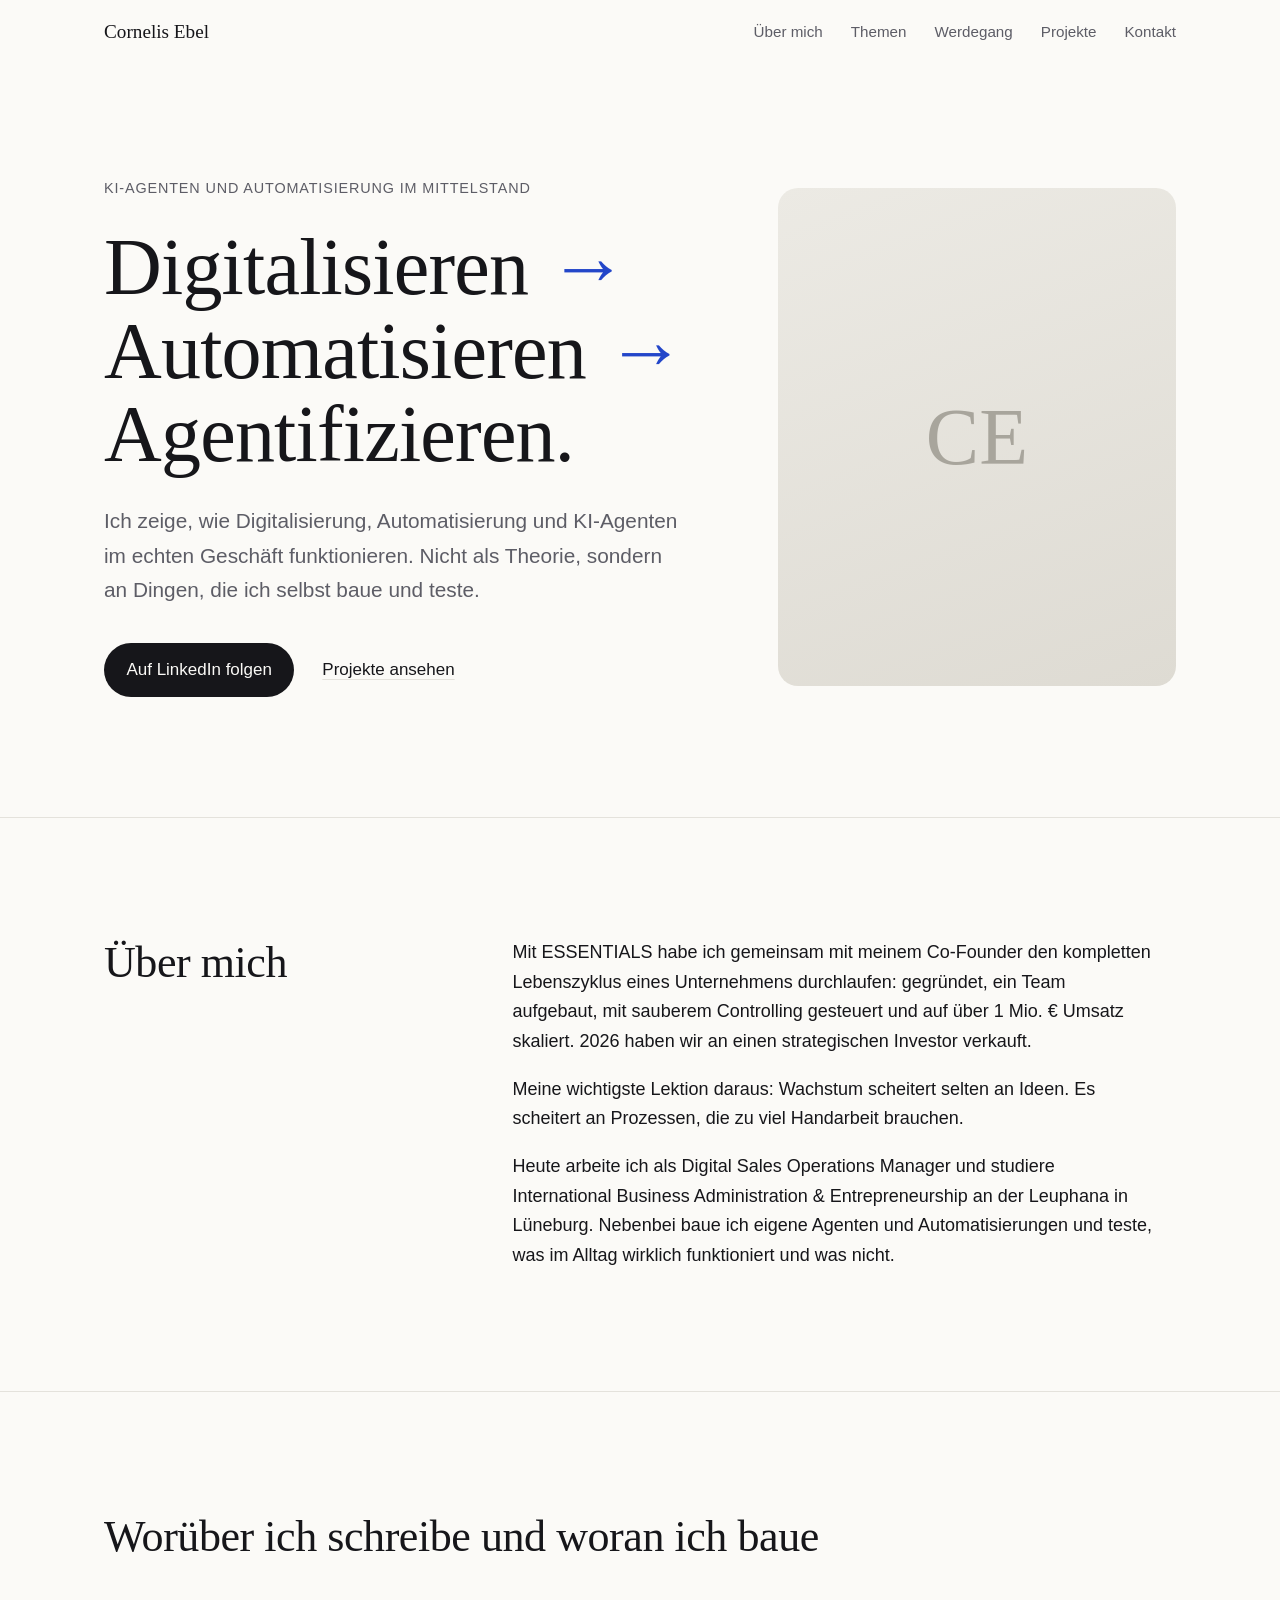
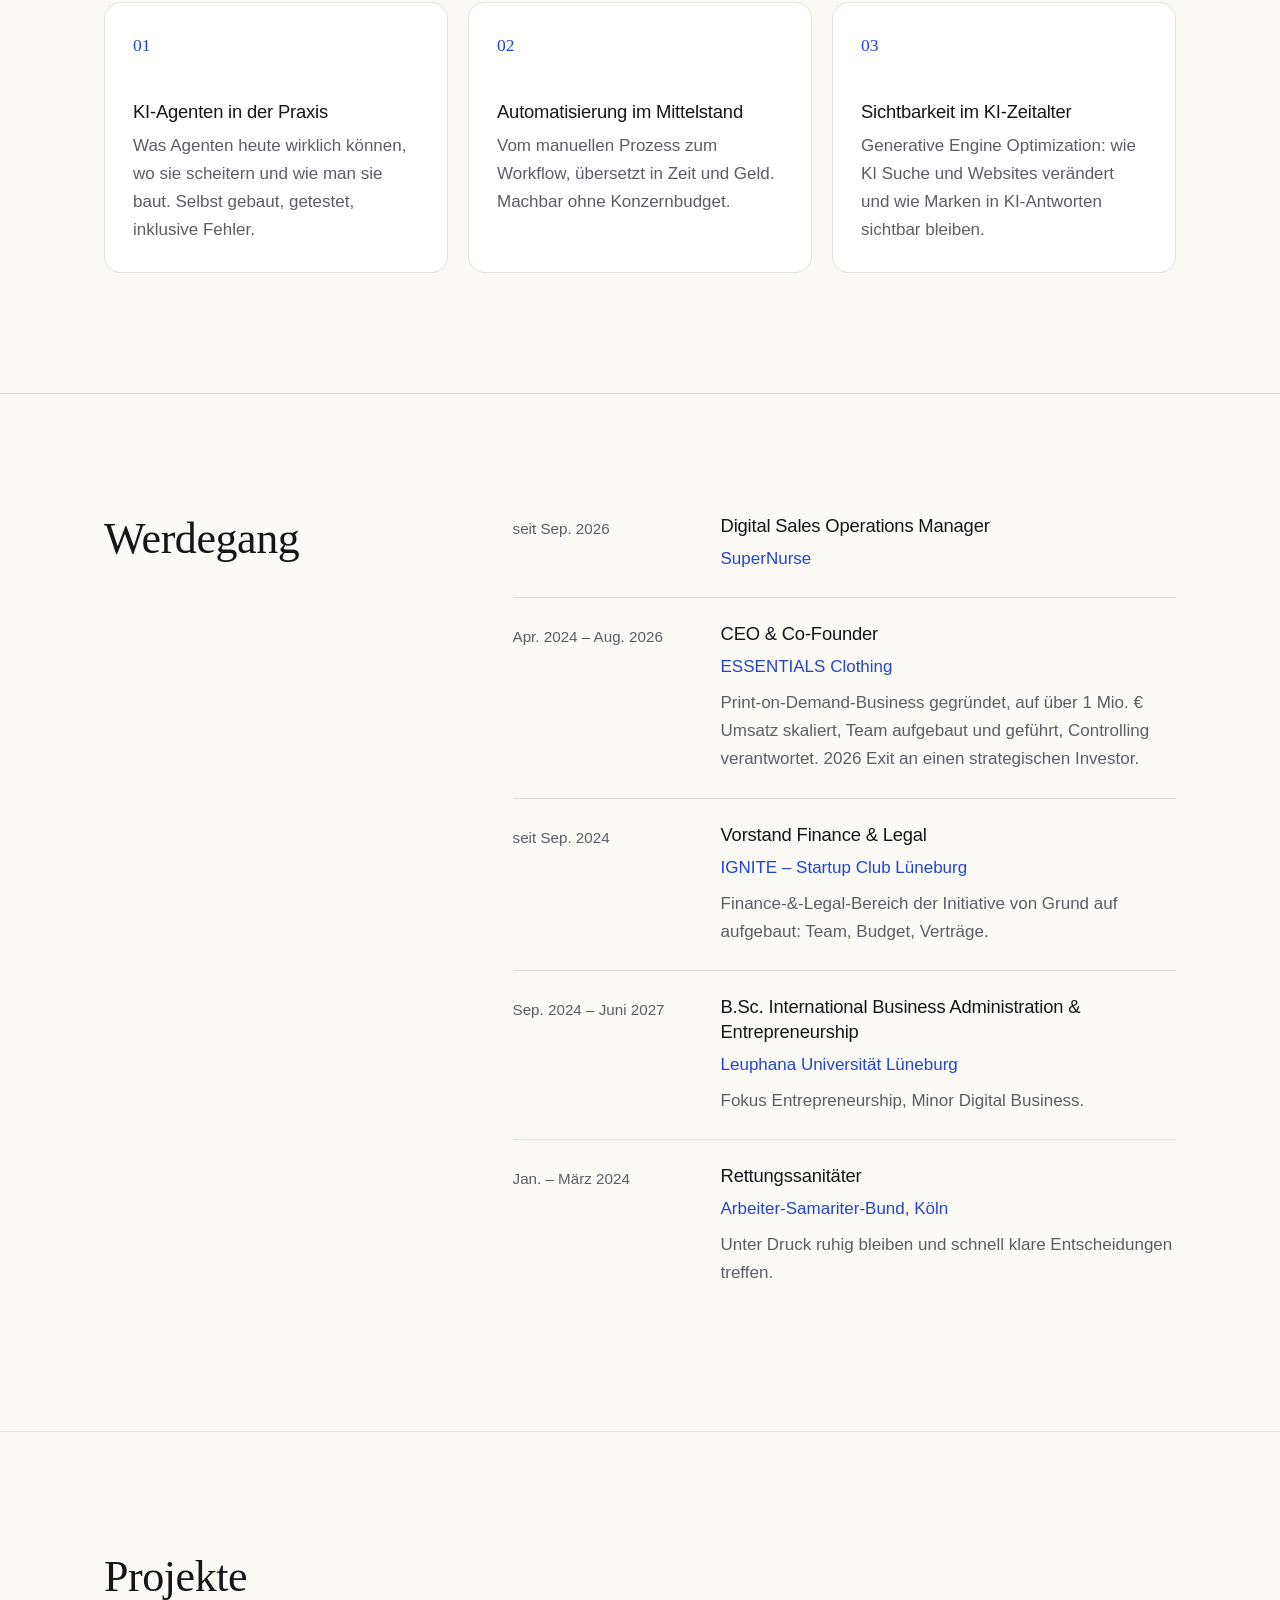
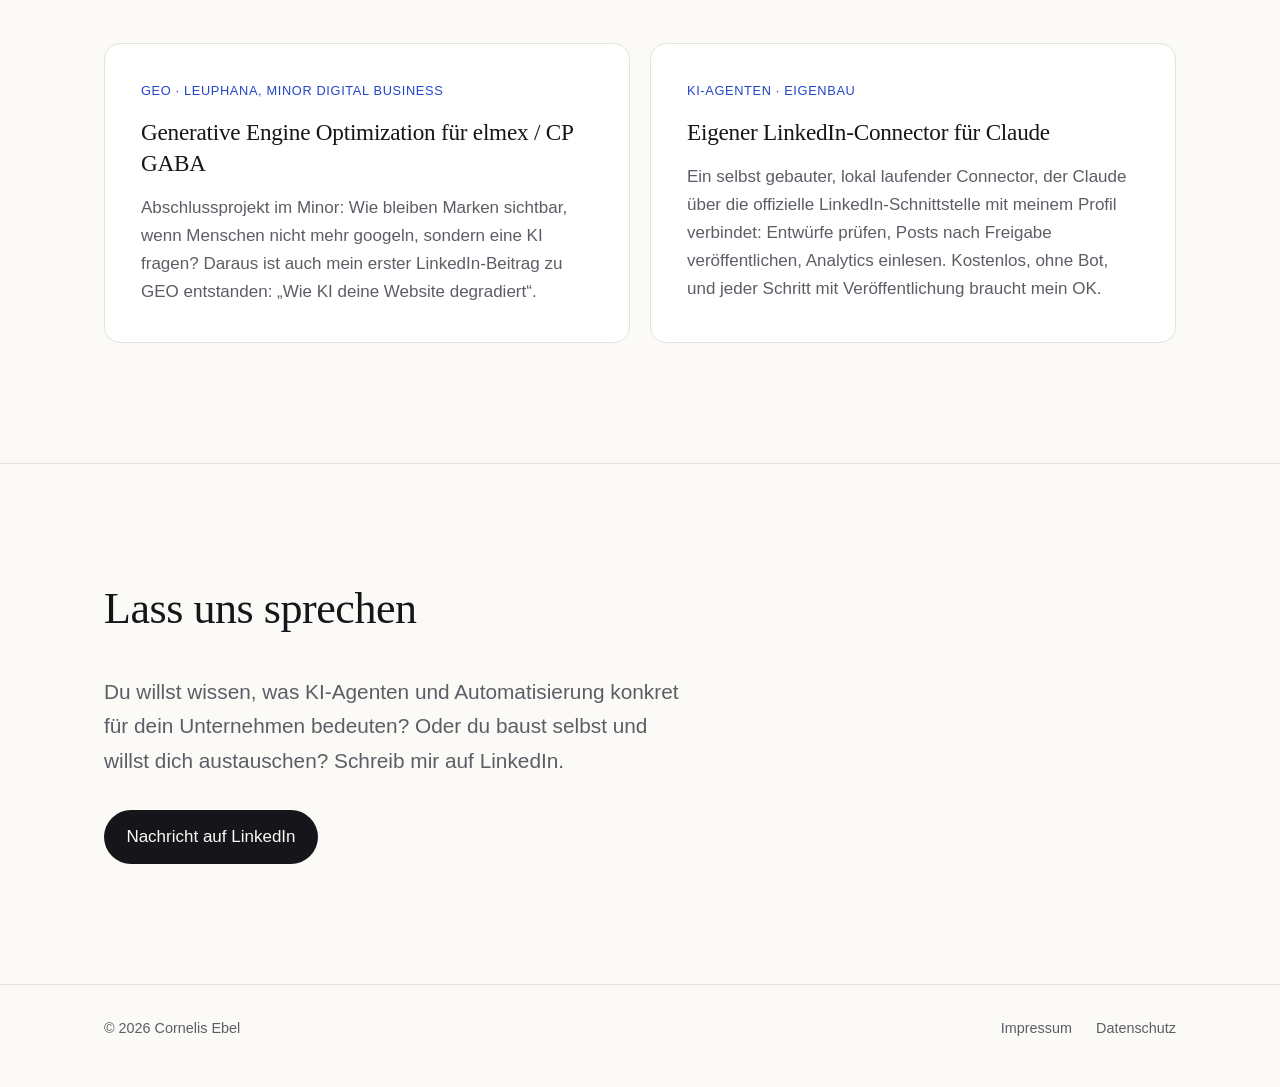
==== index.html @ 278ad403 "Erste Version der persönlichen Website Onepager (Hero, Über mich, Themen, Werdegang, Projekte, Konta" ====
<!doctype html>
<html lang="de">
<head>
  <meta charset="utf-8">
  <meta name="viewport" content="width=device-width, initial-scale=1">
  <title>Cornelis Ebel – Digitalisieren, Automatisieren, Agentifizieren</title>
  <meta name="description" content="Cornelis Ebel: Gründer mit Exit, Digital Sales Operations Manager und Praktiker für KI-Agenten und Automatisierung im Mittelstand.">
  <meta property="og:title" content="Cornelis Ebel">
  <meta property="og:description" content="Digitalisieren → Automatisieren → Agentifizieren. KI-Agenten und Automatisierung aus der Praxis.">
  <meta property="og:type" content="website">
  <link rel="icon" href="assets/favicon.svg" type="image/svg+xml">
  <link rel="stylesheet" href="assets/style.css">
</head>
<body>
  <a class="skip" href="#inhalt">Zum Inhalt springen</a>

  <header class="site-header">
    <div class="wrap header-inner">
      <a class="logo" href="#top" aria-label="Cornelis Ebel, nach oben">Cornelis Ebel</a>
      <button class="nav-toggle" aria-expanded="false" aria-controls="nav">Menü</button>
      <nav id="nav" class="nav" aria-label="Hauptnavigation">
        <a href="#ueber-mich">Über mich</a>
        <a href="#themen">Themen</a>
        <a href="#werdegang">Werdegang</a>
        <a href="#projekte">Projekte</a>
        <a href="#kontakt">Kontakt</a>
      </nav>
    </div>
  </header>

  <main id="inhalt">
    <section class="hero" id="top">
      <div class="wrap hero-grid">
        <div>
          <p class="eyebrow">KI-Agenten und Automatisierung im Mittelstand</p>
          <h1>Digitalisieren<span class="arrow">→</span><br>Automatisieren<span class="arrow">→</span><br>Agentifizieren.</h1>
          <p class="lead">Ich zeige, wie Digitalisierung, Automatisierung und KI-Agenten im echten Geschäft funktionieren. Nicht als Theorie, sondern an Dingen, die ich selbst baue und teste.</p>
          <div class="cta">
            <a class="btn" href="https://www.linkedin.com/in/cornelis-ebel-a3a820288" rel="me noopener" target="_blank">Auf LinkedIn folgen</a>
            <a class="link" href="#projekte">Projekte ansehen</a>
          </div>
        </div>
        <!-- Porträt: Foto als assets/portrait.jpg ablegen und den Platzhalter unten ersetzen durch
             <img src="assets/portrait.jpg" alt="Porträt von Cornelis Ebel" width="480" height="600"> -->
        <figure class="portrait" aria-hidden="true">
          <div class="portrait-placeholder">CE</div>
        </figure>
      </div>
    </section>

    <section id="ueber-mich" class="section">
      <div class="wrap two-col">
        <h2>Über mich</h2>
        <div class="prose">
          <p>Mit ESSENTIALS habe ich gemeinsam mit meinem Co-Founder den kompletten Lebenszyklus eines Unternehmens durchlaufen: gegründet, ein Team aufgebaut, mit sauberem Controlling gesteuert und auf über 1 Mio. € Umsatz skaliert. 2026 haben wir an einen strategischen Investor verkauft.</p>
          <p>Meine wichtigste Lektion daraus: Wachstum scheitert selten an Ideen. Es scheitert an Prozessen, die zu viel Handarbeit brauchen.</p>
          <p>Heute arbeite ich als Digital Sales Operations Manager und studiere International Business Administration &amp; Entrepreneurship an der Leuphana in Lüneburg. Nebenbei baue ich eigene Agenten und Automatisierungen und teste, was im Alltag wirklich funktioniert und was nicht.</p>
        </div>
      </div>
    </section>

    <section id="themen" class="section">
      <div class="wrap">
        <h2>Worüber ich schreibe und woran ich baue</h2>
        <ol class="topics">
          <li>
            <span class="num">01</span>
            <h3>KI-Agenten in der Praxis</h3>
            <p>Was Agenten heute wirklich können, wo sie scheitern und wie man sie baut. Selbst gebaut, getestet, inklusive Fehler.</p>
          </li>
          <li>
            <span class="num">02</span>
            <h3>Automatisierung im Mittelstand</h3>
            <p>Vom manuellen Prozess zum Workflow, übersetzt in Zeit und Geld. Machbar ohne Konzernbudget.</p>
          </li>
          <li>
            <span class="num">03</span>
            <h3>Sichtbarkeit im KI-Zeitalter</h3>
            <p>Generative Engine Optimization: wie KI Suche und Websites verändert und wie Marken in KI-Antworten sichtbar bleiben.</p>
          </li>
        </ol>
      </div>
    </section>

    <section id="werdegang" class="section">
      <div class="wrap two-col">
        <h2>Werdegang</h2>
        <ol class="timeline">
          <li>
            <span class="when">seit Sep. 2026</span>
            <div>
              <h3>Digital Sales Operations Manager</h3>
              <p class="where">SuperNurse</p>
            </div>
          </li>
          <li>
            <span class="when">Apr. 2024 – Aug. 2026</span>
            <div>
              <h3>CEO &amp; Co-Founder</h3>
              <p class="where">ESSENTIALS Clothing</p>
              <p>Print-on-Demand-Business gegründet, auf über 1 Mio. € Umsatz skaliert, Team aufgebaut und geführt, Controlling verantwortet. 2026 Exit an einen strategischen Investor.</p>
            </div>
          </li>
          <li>
            <span class="when">seit Sep. 2024</span>
            <div>
              <h3>Vorstand Finance &amp; Legal</h3>
              <p class="where">IGNITE – Startup Club Lüneburg</p>
              <p>Finance-&amp;-Legal-Bereich der Initiative von Grund auf aufgebaut: Team, Budget, Verträge.</p>
            </div>
          </li>
          <li>
            <span class="when">Sep. 2024 – Juni 2027</span>
            <div>
              <h3>B.Sc. International Business Administration &amp; Entrepreneurship</h3>
              <p class="where">Leuphana Universität Lüneburg</p>
              <p>Fokus Entrepreneurship, Minor Digital Business.</p>
            </div>
          </li>
          <li>
            <span class="when">Jan. – März 2024</span>
            <div>
              <h3>Rettungssanitäter</h3>
              <p class="where">Arbeiter-Samariter-Bund, Köln</p>
              <p>Unter Druck ruhig bleiben und schnell klare Entscheidungen treffen.</p>
            </div>
          </li>
        </ol>
      </div>
    </section>

    <section id="projekte" class="section">
      <div class="wrap">
        <h2>Projekte</h2>
        <div class="projects">
          <article class="project">
            <p class="tag">GEO · Leuphana, Minor Digital Business</p>
            <h3>Generative Engine Optimization für elmex / CP GABA</h3>
            <p>Abschlussprojekt im Minor: Wie bleiben Marken sichtbar, wenn Menschen nicht mehr googeln, sondern eine KI fragen? Daraus ist auch mein erster LinkedIn-Beitrag zu GEO entstanden: „Wie KI deine Website degradiert“.</p>
          </article>
          <article class="project">
            <p class="tag">KI-Agenten · Eigenbau</p>
            <h3>Eigener LinkedIn-Connector für Claude</h3>
            <p>Ein selbst gebauter, lokal laufender Connector, der Claude über die offizielle LinkedIn-Schnittstelle mit meinem Profil verbindet: Entwürfe prüfen, Posts nach Freigabe veröffentlichen, Analytics einlesen. Kostenlos, ohne Bot, und jeder Schritt mit Veröffentlichung braucht mein OK.</p>
          </article>
        </div>
      </div>
    </section>

    <section id="kontakt" class="section contact">
      <div class="wrap">
        <h2>Lass uns sprechen</h2>
        <p class="lead">Du willst wissen, was KI-Agenten und Automatisierung konkret für dein Unternehmen bedeuten? Oder du baust selbst und willst dich austauschen? Schreib mir auf LinkedIn.</p>
        <a class="btn" href="https://www.linkedin.com/in/cornelis-ebel-a3a820288" rel="me noopener" target="_blank">Nachricht auf LinkedIn</a>
      </div>
    </section>
  </main>

  <footer class="site-footer">
    <div class="wrap footer-inner">
      <p>© <span data-year>2026</span> Cornelis Ebel</p>
      <nav aria-label="Rechtliches">
        <a href="impressum.html">Impressum</a>
        <a href="datenschutz.html">Datenschutz</a>
      </nav>
    </div>
  </footer>

  <script src="assets/main.js" defer></script>
</body>
</html>
---- assets/style.css ----
/* CE Website – hell und minimal. Farben und Abstände zentral hier. */
:root {
  --bg: #fbfaf7;
  --surface: #ffffff;
  --ink: #16161a;
  --muted: #5d5d66;
  --line: #e4e2dc;
  --accent: #2346c9;
  --accent-ink: #ffffff;

  --font-sans: ui-sans-serif, -apple-system, BlinkMacSystemFont, "Segoe UI", Roboto, "Helvetica Neue", Arial, sans-serif;
  --font-serif: "Iowan Old Style", "Palatino Linotype", Palatino, "Book Antiqua", Georgia, serif;

  --wrap: 72rem;
  --gutter: clamp(1rem, 4vw, 2.5rem);
  --space: clamp(4rem, 10vw, 7.5rem);
}

*, *::before, *::after { box-sizing: border-box; }

html { scroll-behavior: smooth; scroll-padding-top: 5rem; -webkit-text-size-adjust: 100%; }
@media (prefers-reduced-motion: reduce) { html { scroll-behavior: auto; } }

body {
  margin: 0;
  background: var(--bg);
  color: var(--ink);
  font: 400 1.0625rem/1.65 var(--font-sans);
  -webkit-font-smoothing: antialiased;
}

img { max-width: 100%; height: auto; display: block; }
a { color: inherit; }
h1, h2, h3 { margin: 0; font-weight: 500; letter-spacing: -0.01em; }
h1, h2 { font-family: var(--font-serif); overflow-wrap: break-word; hyphens: auto; }
p { margin: 0 0 1em; }
p:last-child { margin-bottom: 0; }

.wrap { max-width: var(--wrap); margin: 0 auto; padding: 0 var(--gutter); }

.skip {
  position: absolute; left: -999px; top: 0.5rem;
  background: var(--ink); color: var(--bg); padding: 0.5rem 1rem; z-index: 100;
}
.skip:focus { left: 0.5rem; }

:focus-visible { outline: 2px solid var(--accent); outline-offset: 3px; }

/* Header */
.site-header {
  position: sticky; top: 0; z-index: 50;
  background: color-mix(in srgb, var(--bg) 88%, transparent);
  backdrop-filter: saturate(150%) blur(8px);
  -webkit-backdrop-filter: saturate(150%) blur(8px);
  border-bottom: 1px solid transparent;
  transition: border-color 0.2s;
}
.site-header.scrolled { border-bottom-color: var(--line); }
.header-inner { display: flex; align-items: center; justify-content: space-between; height: 4rem; }
.logo { font-family: var(--font-serif); font-size: 1.2rem; text-decoration: none; }
.nav { display: flex; gap: 1.75rem; }
.nav a { text-decoration: none; color: var(--muted); font-size: 0.95rem; }
.nav a:hover { color: var(--ink); }
.nav-toggle { display: none; }

@media (max-width: 760px) {
  .nav-toggle {
    display: block; font: inherit; font-size: 0.95rem;
    background: none; border: 1px solid var(--line); border-radius: 999px;
    padding: 0.35rem 0.9rem; color: var(--ink); cursor: pointer;
  }
  .nav {
    display: none; position: absolute; top: 4rem; left: 0; right: 0;
    flex-direction: column; gap: 0;
    background: var(--bg); border-bottom: 1px solid var(--line);
    padding: 0.5rem var(--gutter) 1rem;
  }
  .nav.open { display: flex; }
  .nav a { padding: 0.7rem 0; font-size: 1.05rem; color: var(--ink); border-top: 1px solid var(--line); }
  .nav a:first-child { border-top: 0; }
}

/* Hero */
.hero { padding: clamp(3rem, 9vw, 7rem) 0 var(--space); }
.hero-grid { display: grid; grid-template-columns: 1.5fr 1fr; gap: clamp(2rem, 6vw, 5rem); align-items: center; }
.eyebrow { color: var(--muted); font-size: 0.9rem; letter-spacing: 0.06em; text-transform: uppercase; margin-bottom: 1.5rem; }
h1 { font-size: clamp(2.5rem, 7vw, 5rem); line-height: 1.04; margin-bottom: 1.75rem; }
h1 .arrow { color: var(--accent); margin-left: 0.25em; font-family: var(--font-sans); font-weight: 300; }
.lead { font-size: clamp(1.1rem, 2vw, 1.3rem); color: var(--muted); max-width: 36rem; }
.cta { display: flex; flex-wrap: wrap; align-items: center; gap: 1.25rem 1.75rem; margin-top: 2.25rem; }

.btn {
  display: inline-block; text-decoration: none;
  background: var(--ink); color: var(--bg);
  padding: 0.8rem 1.4rem; border-radius: 999px; font-weight: 500;
  transition: background 0.2s;
}
.btn:hover { background: var(--accent); color: var(--accent-ink); }
.link { text-decoration: underline; text-underline-offset: 0.25em; text-decoration-color: var(--line); }
.link:hover { text-decoration-color: var(--accent); }

.portrait { margin: 0; }
.portrait img, .portrait-placeholder {
  aspect-ratio: 4 / 5; width: 100%; max-width: 26rem; margin-left: auto;
  border-radius: 1.25rem; object-fit: cover;
}
.portrait-placeholder {
  display: grid; place-items: center;
  background: linear-gradient(160deg, #eceae4, #dedbd3);
  color: #a8a59c; font-family: var(--font-serif); font-size: clamp(3rem, 8vw, 5rem);
}

@media (max-width: 760px) {
  .hero-grid { grid-template-columns: 1fr; }
  .portrait { order: -1; }
  .portrait img, .portrait-placeholder { max-width: 9rem; margin-left: 0; border-radius: 50%; aspect-ratio: 1; font-size: 2.5rem; }
}

/* Sections */
.section { padding: var(--space) 0; border-top: 1px solid var(--line); }
h2 { font-size: clamp(1.9rem, 4vw, 2.75rem); line-height: 1.15; margin-bottom: 2.5rem; }
h3 { font-size: 1.15rem; line-height: 1.35; margin-bottom: 0.4rem; }
.two-col { display: grid; grid-template-columns: 1fr 2fr; gap: 2rem clamp(2rem, 6vw, 5rem); }
.two-col h2 { margin-bottom: 0; }
.prose { max-width: 40rem; font-size: 1.125rem; }
@media (max-width: 760px) { .two-col { grid-template-columns: 1fr; } }

/* Themen */
.topics { list-style: none; margin: 0; padding: 0; display: grid; grid-template-columns: repeat(3, 1fr); gap: 1.25rem; }
.topics li { background: var(--surface); border: 1px solid var(--line); border-radius: 1rem; padding: 1.75rem; }
.topics .num { display: block; font-family: var(--font-serif); color: var(--accent); font-size: 1.1rem; margin-bottom: 2.5rem; }
.topics p { color: var(--muted); }
@media (max-width: 900px) { .topics { grid-template-columns: 1fr; } .topics .num { margin-bottom: 1rem; } }

/* Werdegang */
.timeline { list-style: none; margin: 0; padding: 0; }
.timeline li { display: grid; grid-template-columns: 11rem 1fr; gap: 0.25rem 2rem; padding: 1.5rem 0; border-top: 1px solid var(--line); }
.timeline li:first-child { border-top: 0; padding-top: 0; }
.when { color: var(--muted); font-size: 0.95rem; padding-top: 0.15rem; font-variant-numeric: tabular-nums; }
.where { color: var(--accent); margin-bottom: 0.5rem; }
.timeline p:not(.where) { color: var(--muted); }
@media (max-width: 600px) { .timeline li { grid-template-columns: 1fr; } }

/* Projekte */
.projects { display: grid; grid-template-columns: repeat(2, 1fr); gap: 1.25rem; }
.project { background: var(--surface); border: 1px solid var(--line); border-radius: 1rem; padding: clamp(1.5rem, 3vw, 2.25rem); }
.project h3 { font-family: var(--font-serif); font-size: 1.45rem; margin-bottom: 0.9rem; }
.project p:not(.tag) { color: var(--muted); }
.tag { font-size: 0.8rem; letter-spacing: 0.05em; text-transform: uppercase; color: var(--accent); margin-bottom: 1rem; }
@media (max-width: 760px) { .projects { grid-template-columns: 1fr; } }

/* Kontakt */
.contact .lead { margin-bottom: 2rem; }

/* Footer */
.site-footer { border-top: 1px solid var(--line); padding: 2rem 0; color: var(--muted); font-size: 0.9rem; }
.footer-inner { display: flex; flex-wrap: wrap; justify-content: space-between; gap: 1rem; }
.site-footer nav { display: flex; gap: 1.5rem; }
.site-footer a { text-decoration: none; }
.site-footer a:hover { color: var(--ink); }

/* Rechtsseiten */
.legal { padding: clamp(3rem, 8vw, 5rem) 0 var(--space); }
.legal .wrap { max-width: 46rem; }
.legal h1 { font-size: clamp(2.2rem, 5vw, 3.25rem); }
.legal h2 { font-size: 1.5rem; margin: 2.5rem 0 0.75rem; }
.legal h3 { margin-top: 1.5rem; }
.legal p, .legal li { color: #34343b; }
.todo { background: #fff3c4; padding: 0 0.25em; border-radius: 0.2em; }
.note { background: var(--surface); border: 1px solid var(--line); border-left: 3px solid var(--accent); padding: 1rem 1.25rem; border-radius: 0.5rem; margin-bottom: 2rem; }
.back { display: inline-block; margin-bottom: 2rem; color: var(--muted); text-decoration: none; }
.back:hover { color: var(--ink); }
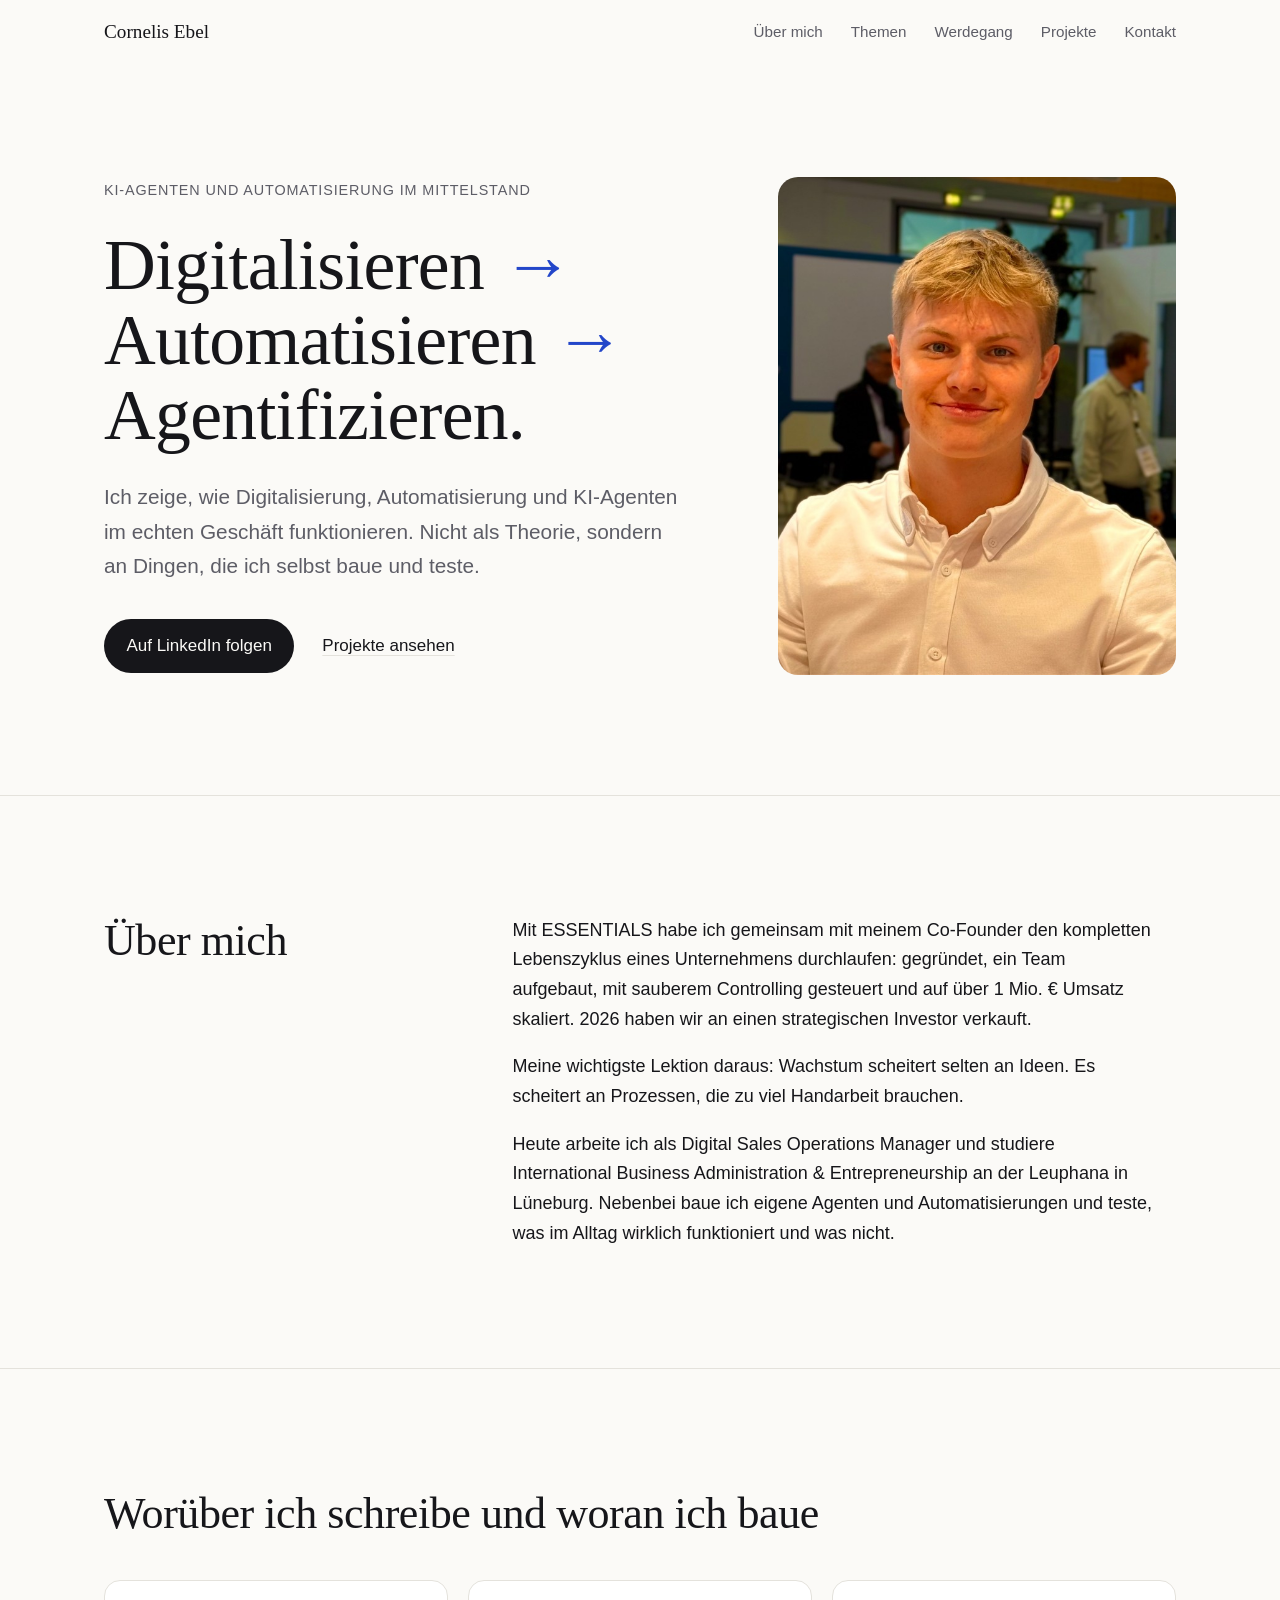
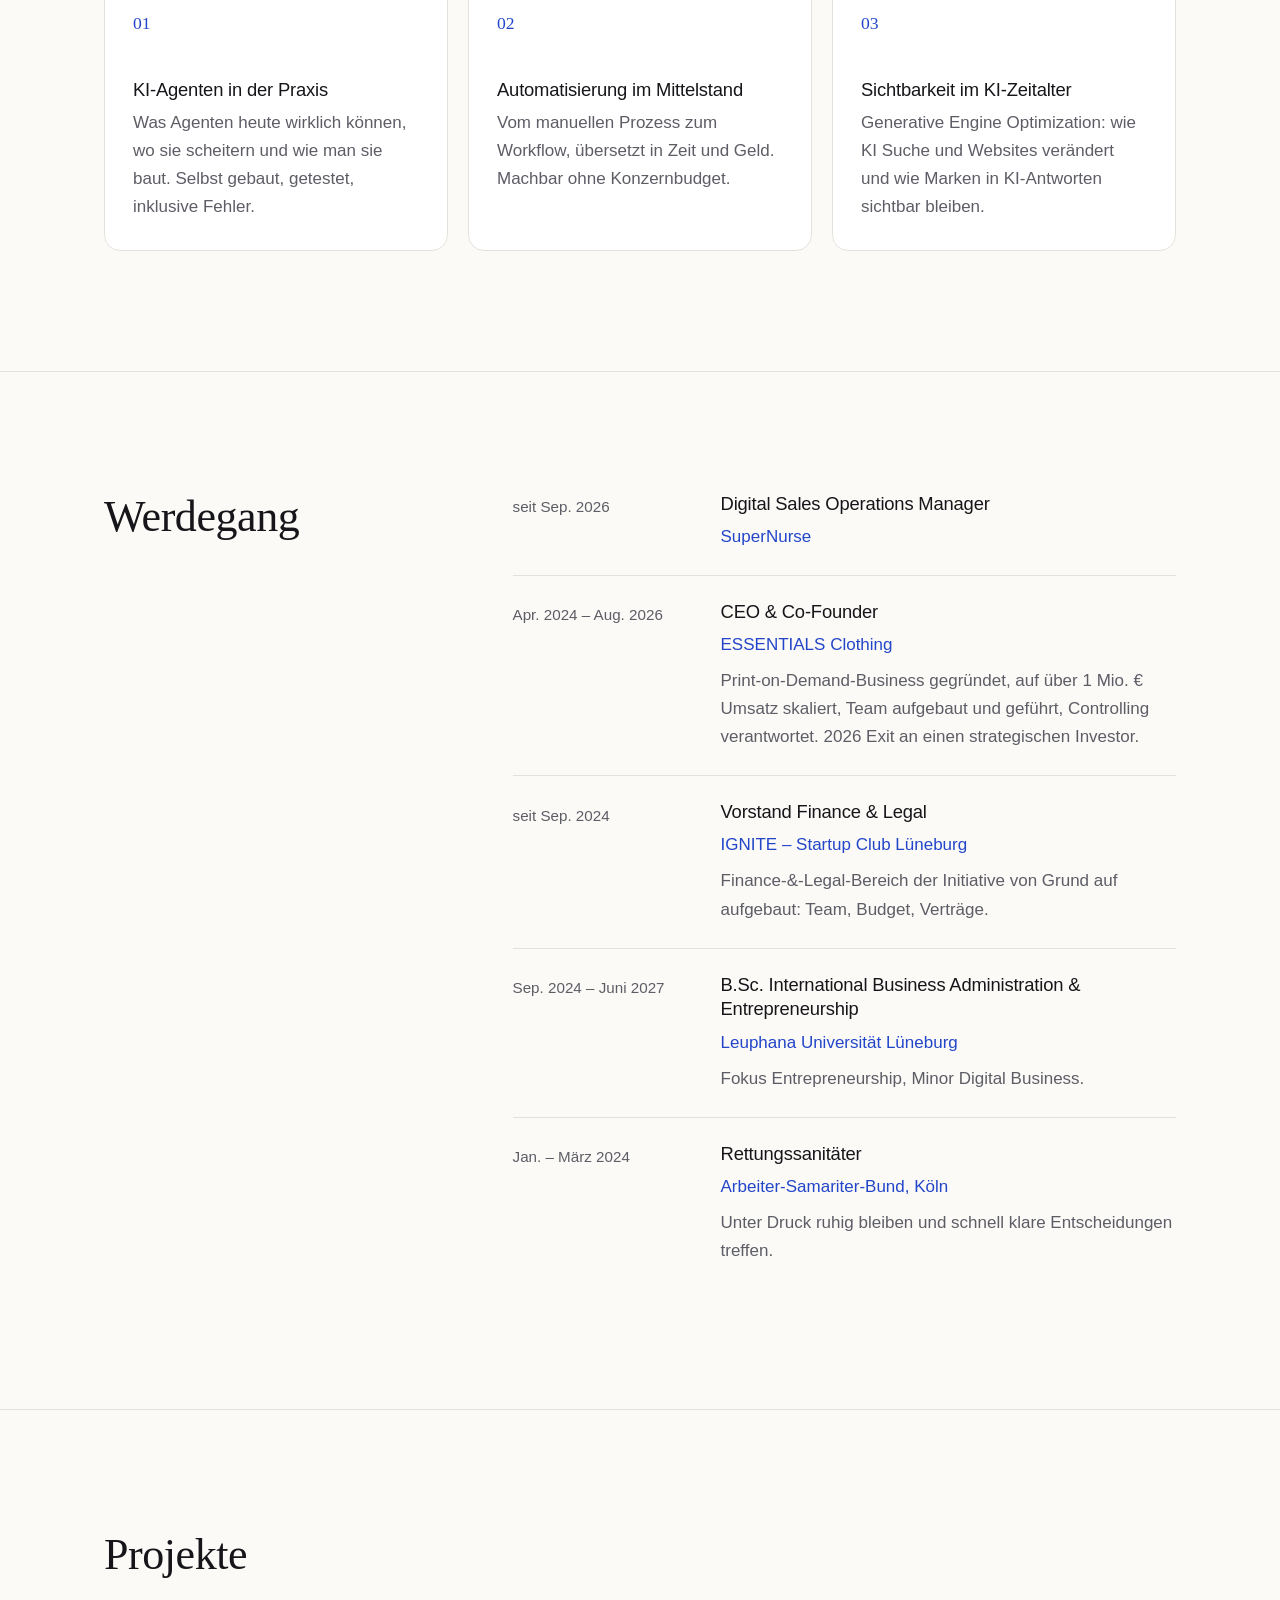
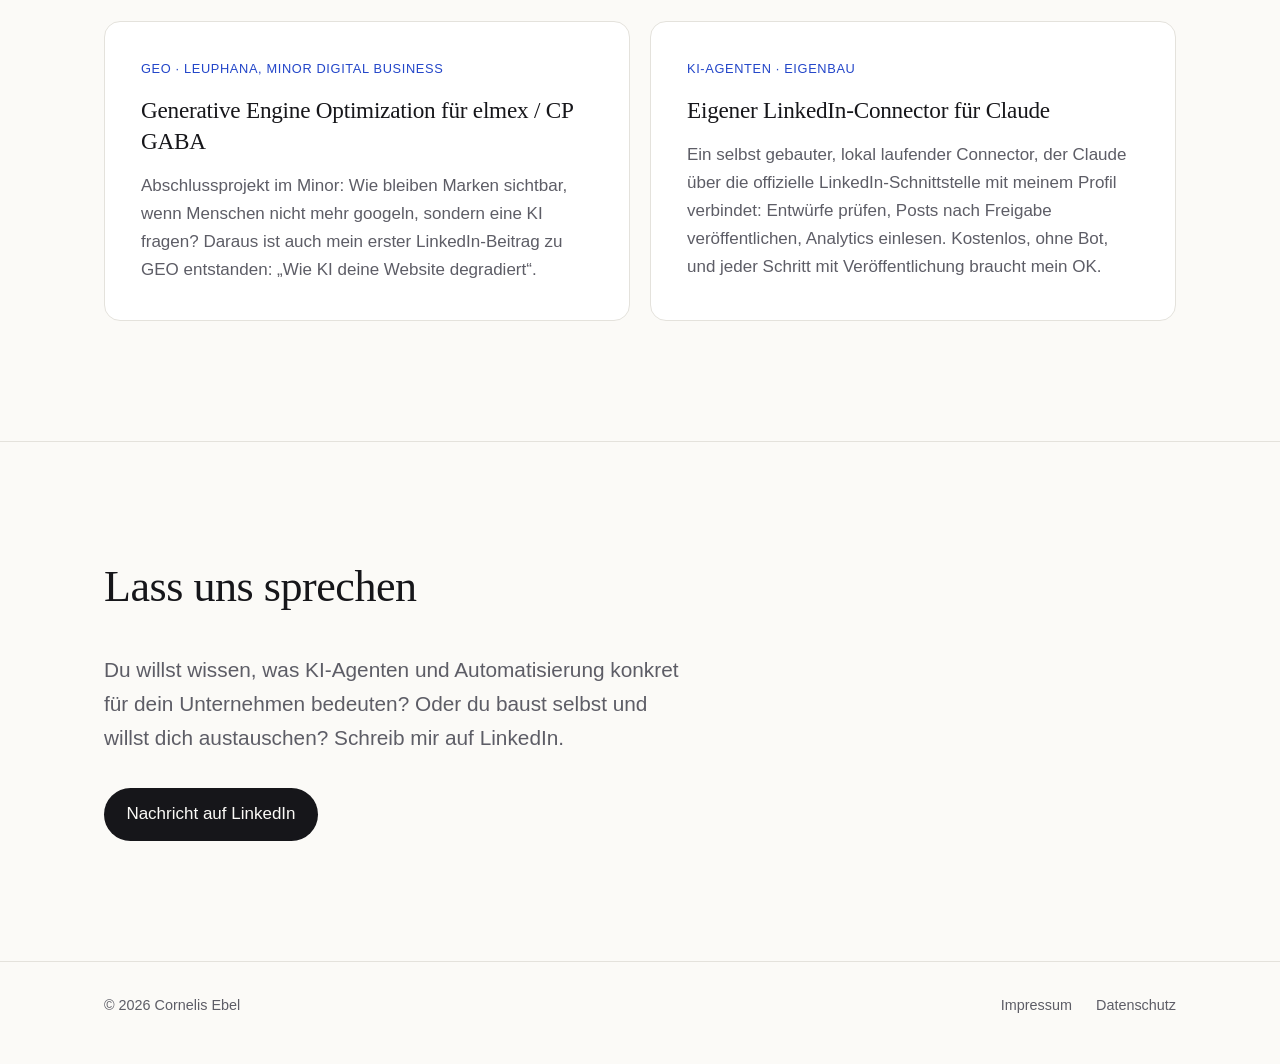
==== commit 93ab64d0: "Impressum, Datenschutz und Porträtfoto ergänzen Adresse und E-Mail eingetragen, Platzhalter und noin" ====
--- a/index.html
+++ b/index.html
@@ -40,10 +40,8 @@
             <a class="link" href="#projekte">Projekte ansehen</a>
           </div>
         </div>
-        <!-- Porträt: Foto als assets/portrait.jpg ablegen und den Platzhalter unten ersetzen durch
-             <img src="assets/portrait.jpg" alt="Porträt von Cornelis Ebel" width="480" height="600"> -->
-        <figure class="portrait" aria-hidden="true">
-          <div class="portrait-placeholder">CE</div>
+        <figure class="portrait">
+          <img src="assets/portrait.jpg" alt="Porträt von Cornelis Ebel" width="800" height="800">
         </figure>
       </div>
     </section>
--- a/assets/style.css
+++ b/assets/style.css
@@ -32,7 +32,8 @@
 img { max-width: 100%; height: auto; display: block; }
 a { color: inherit; }
 h1, h2, h3 { margin: 0; font-weight: 500; letter-spacing: -0.01em; }
-h1, h2 { font-family: var(--font-serif); overflow-wrap: break-word; hyphens: auto; }
+h1, h2 { font-family: var(--font-serif); overflow-wrap: break-word; }
+.legal h1, .legal h2 { hyphens: auto; }
 p { margin: 0 0 1em; }
 p:last-child { margin-bottom: 0; }
 
@@ -84,7 +85,7 @@
 .hero { padding: clamp(3rem, 9vw, 7rem) 0 var(--space); }
 .hero-grid { display: grid; grid-template-columns: 1.5fr 1fr; gap: clamp(2rem, 6vw, 5rem); align-items: center; }
 .eyebrow { color: var(--muted); font-size: 0.9rem; letter-spacing: 0.06em; text-transform: uppercase; margin-bottom: 1.5rem; }
-h1 { font-size: clamp(2.5rem, 7vw, 5rem); line-height: 1.04; margin-bottom: 1.75rem; }
+h1 { font-size: clamp(2.5rem, 5.6vw, 4.75rem); line-height: 1.04; margin-bottom: 1.75rem; }
 h1 .arrow { color: var(--accent); margin-left: 0.25em; font-family: var(--font-sans); font-weight: 300; }
 .lead { font-size: clamp(1.1rem, 2vw, 1.3rem); color: var(--muted); max-width: 36rem; }
 .cta { display: flex; flex-wrap: wrap; align-items: center; gap: 1.25rem 1.75rem; margin-top: 2.25rem; }
@@ -102,7 +103,7 @@
 .portrait { margin: 0; }
 .portrait img, .portrait-placeholder {
   aspect-ratio: 4 / 5; width: 100%; max-width: 26rem; margin-left: auto;
-  border-radius: 1.25rem; object-fit: cover;
+  border-radius: 1.25rem; object-fit: cover; object-position: 50% 30%;
 }
 .portrait-placeholder {
   display: grid; place-items: center;
